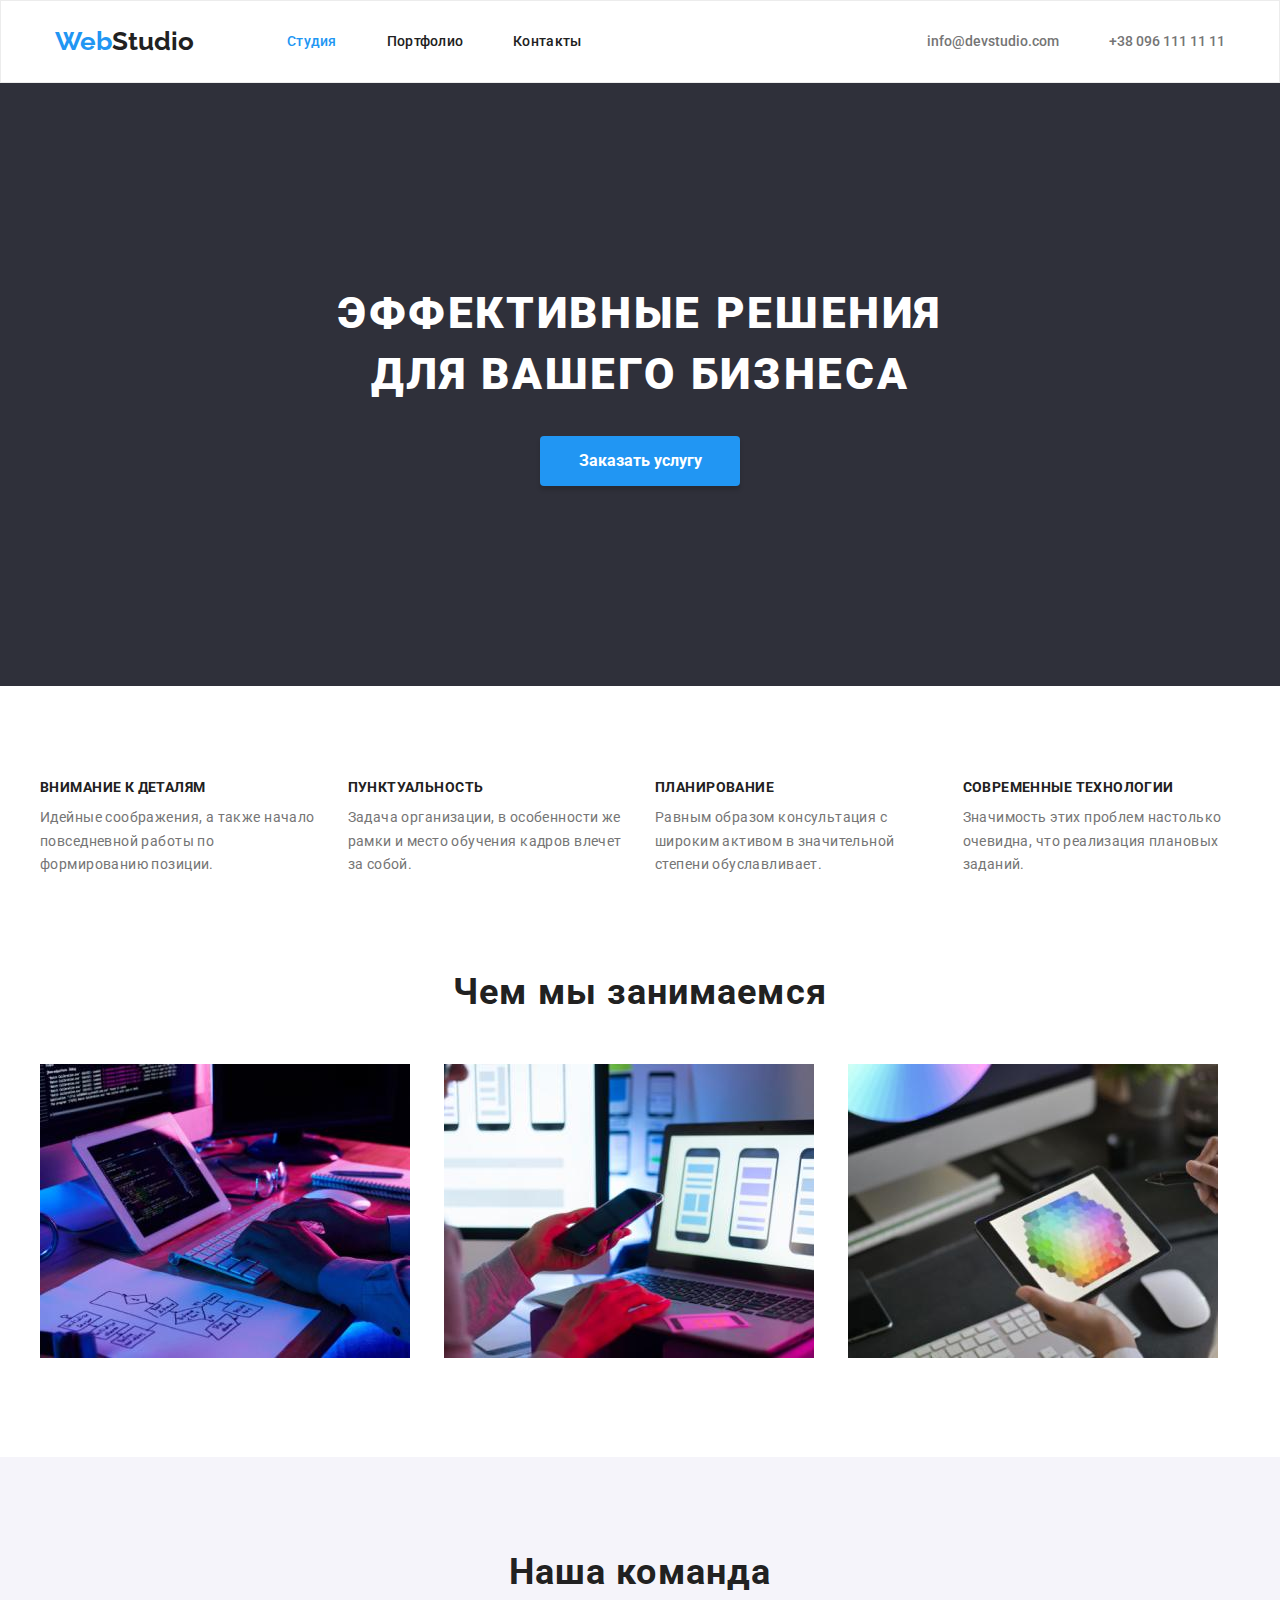
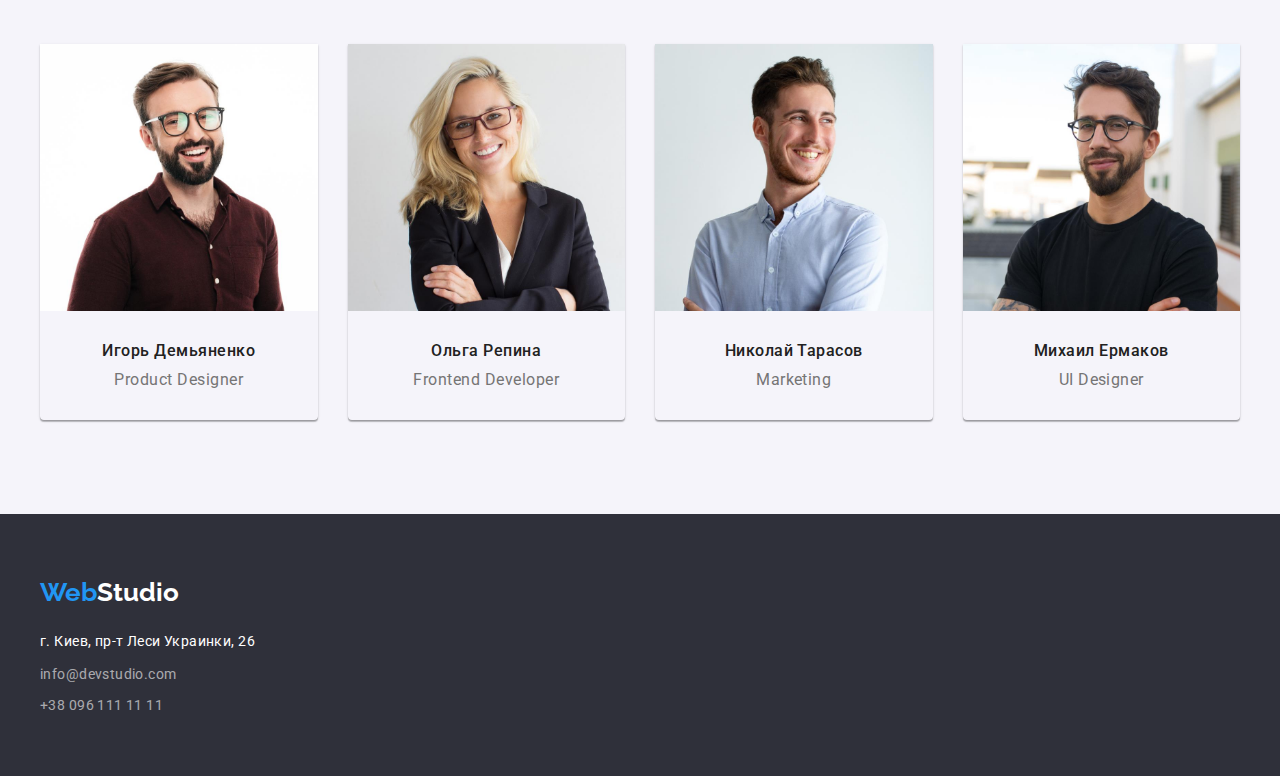
==== index.html @ 9c45dfc0 "cloned" ====
<!DOCTYPE html>
<html lang="ru">
  <head>
    <meta charset="UTF-8" />
    <meta http-equiv="X-UA-Compatible" content="IE=edge" />
    <meta name="viewport" content="width=device-width, initial-scale=1.0" />
    <title>Web Studio</title>

    <link rel="preconnect" href="https://fonts.googleapis.com" />
    <link rel="preconnect" href="https://fonts.gstatic.com" crossorigin />
    <link
      href="https://fonts.googleapis.com/css2?family=Raleway:wght@700&family=Roboto:wght@400;500;700;900&display=swap"
      rel="stylesheet"
    />
    <link rel="stylesheet" href="css/modern-normalize.css" />
    <link rel="stylesheet" href="css/style.css" />
  </head>

  <body>
    <header class="header">
      <div class="container header-container">
        <nav class="nav-bar">
          <a href="index.html" class="logo"><span>Web</span>Studio </a>
          <ul class="site-nav">
            <li class="item"><a href="#" class="current link">Студия</a></li>
            <li class="item">
              <a href="portfolio.html" class="link">Портфолио</a>
            </li>
            <li class="item"><a href="#" class="link">Контакты</a></li>
          </ul>
        </nav>

        <ul class="contacts">
          <li class="item">
            <a href="mailto:info@devstudio.com" class="link"
              >info@devstudio.com</a
            >
          </li>
          <li class="item">
            <a href="tel:+380961111111" class="link">+38 096 111 11 11</a>
          </li>
        </ul>
      </div>
    </header>

    <main>
      <section class="main-screen">
        <div class="container">
          <h1 class="main-title">
            Эффективные решения <br />
            для вашего бизнеса
          </h1>
          <button class="btn-order" type="button">Заказать услугу</button>
        </div>
      </section>

      <section class="section">
        <div class="container">
          <h2 class="visually-hidden">Преимущества</h2>

          <ul class="section-benefits">
            <li class="benefits-box">
              <h3 class="benefits-title">Внимание к деталям</h3>
              <p class="benefits-descr">
                Идейные соображения, а также начало повседневной работы по
                формированию позиции.
              </p>
            </li>

            <li class="benefits-box">
              <h3 class="benefits-title">Пунктуальность</h3>
              <p class="benefits-descr">
                Задача организации, в особенности же рамки и место обучения
                кадров влечет за собой.
              </p>
            </li>

            <li class="benefits-box">
              <h3 class="benefits-title">Планирование</h3>
              <p class="benefits-descr">
                Равным образом консультация с широким активом в значительной
                степени обуславливает.
              </p>
            </li>

            <li class="benefits-box">
              <h3 class="benefits-title">Современные технологии</h3>
              <p class="benefits-descr">
                Значимость этих проблем настолько очевидна, что реализация
                плановых заданий.
              </p>
            </li>
          </ul>
        </div>
      </section>

      <section class="section services">
        <div class="container">
          <h2 class="section-title">Чем мы занимаемся</h2>
          <ul class="services-images">
            <li class="services-item">
              <img
                src="images/about-1.jpg"
                alt="Человек с клавиатурой и планшетом"
                width="370"
              />
            </li>
            <li class="services-item">
              <img
                src="images/about-2.jpg"
                alt="Человек с телефоном и ноутбуком"
                width="370"
              />
            </li>
            <li class="services-item">
              <img
                src="images/about-3.jpg"
                alt="Человек с планшетом"
                width="370"
              />
            </li>
          </ul>
        </div>
      </section>

      <section class="our-team section">
        <div class="container">
          <h2 class="section-title">Наша команда</h2>
          <ul class="team-people">
            <li class="item">
              <div class="team-card">
                <div class="team-thumb">
                  <img
                    src="images/team-1.jpg"
                    alt="Product Designer"
                    width="270"
                  />
                </div>
                <div class="team-content">
                  <h3>Игорь Демьяненко</h3>
                  <span>Product Designer</span>
                </div>
              </div>
            </li>

            <li class="item">
              <div class="team-card">
                <div class="team-thumb">
                  <img
                    src="images/team-2.jpg"
                    alt="Frontend Developer"
                    width="270"
                  />
                </div>
                <div class="team-content">
                  <h3>Ольга Репина</h3>
                  <span>Frontend Developer</span>
                </div>
              </div>
            </li>

            <li class="item">
              <div class="team-card">
                <div class="team-thumb">
                  <img src="images/team-3.jpg" alt="Marketing" width="270" />
                </div>
                <div class="team-content">
                  <h3>Николай Тарасов</h3>
                  <span>Marketing</span>
                </div>
              </div>
            </li>

            <li class="item">
              <div class="team-card">
                <div class="team-thumb">
                  <img src="images/team-4.jpg" alt="UI Designer" width="270" />
                </div>
                <div class="team-content">
                  <h3>Михаил Ермаков</h3>
                  <span>UI Designer</span>
                </div>
              </div>
            </li>
          </ul>
        </div>
      </section>
    </main>
    <footer class="footer">
      <div class="container">
        <a href="#" class="logo logo-footer"><span>Web</span>Studio</a>
        <address class="footer-adress">
          <a href="#" class="item">г. Киев, пр-т Леси Украинки, 26</a>

          <ul class="footer-contacts">
            <li class="item">
              <a href="mailto:info@devstudio.com">info@devstudio.com</a>
            </li>
            <li class="item">
              <a href="tel:+380961111111">+38 096 111 11 11</a>
            </li>
          </ul>
        </address>
      </div>
    </footer>
  </body>
</html>
---- css/style.css ----
:root {
  --text-color: #212121;
  --descr-color: #757575;
  --footer-color: #fff;
  --accent-color: #2196f3;
  --darkest-color: #2f303a;
  --background: #e5e5e5;
}
h1,
h2,
h3,
h4,
h5,
h6,
p {
  margin: 0;
}
body {
  font-family: "Roboto", sans-serif;
  color: var(--text-color);
  background-color: #fff;
}
a {
  text-decoration: none;
  color: var(--text-color);
}
ul {
  list-style: none;
  padding: 0;
  margin: 0;
}
img {
  display: block;
  width: 100%;
  height: auto;
}
.visually-hidden {
  position: absolute;
  width: 1px;
  height: 1px;
  margin: -1px;
  padding: 0;
  overflow: hidden;
  border: 0;
  clip: rect(0 0 0 0);
}
.container {
  width: 1200px;
  margin: 0 auto;
}
.section {
  padding-top: 94px;
  padding-bottom: 94px;
}
.current {
  color: var(--accent-color);
}
/*Main page*/
.header {
  background-color: #fff;
  border: 1px solid #ececec;
}
.site-nav {
  display: flex;
  margin-left: 93px;
}
.site-nav .link {
  padding-top: 32px;
  padding-bottom: 32px;
  display: block;
}

.site-nav .item + .item {
  margin-left: 50px;
}
.logo {
  font-family: "Raleway", sans-serif;
  font-weight: 700;
  font-size: 26px;
  line-height: 1.4;
}
.logo > span {
  color: var(--accent-color);
}
.header-container {
  padding: 0 15px;
  display: flex;
  align-items: center;
}
.nav-bar {
  display: flex;
  align-items: center;
}
.nav-bar .link {
  font-weight: 500;
  font-size: 14px;
  line-height: 1.1;
  letter-spacing: 0.02em;
}
.nav-bar .link:hover,
.nav-bar .link:focus {
  color: var(--accent-color);
}
.contacts {
  display: flex;
  margin-left: auto;
}
.contacts .link {
  padding-top: 32px;
  padding-bottom: 32px;
  display: block;
}
.contacts .item + .item {
  margin-left: 50px;
}
.contacts a {
  font-weight: 500;
  font-size: 14px;
  line-height: 1.2;
  color: var(--descr-color);
}
.contacts a:hover,
.contacts a:focus {
  color: var(--accent-color);
}
/*main scren*/
.main-screen {
  background-color: var(--darkest-color);
  padding: 200px 0;
}
.main-title {
  font-weight: 900;
  font-size: 44px;
  line-height: 1.4;
  text-align: center;
  letter-spacing: 0.06em;
  text-transform: uppercase;
  color: var(--footer-color);
  margin: 0;
  display: block;
}
.btn-order {
  background-color: var(--accent-color);
  color: var(--footer-color);
  font-family: "Roboto", sans-serif;
  font-weight: 700;
  font-size: 16px;
  line-height: 1.9;
  text-align: center;
  cursor: pointer;
  width: 200px;
  display: block;
  margin: 30px auto 0 auto;
  padding: 10px 0;
  box-shadow: 0px 4px 4px rgba(0, 0, 0, 0.15);
  border-radius: 4px;
  border: none;
}
/*Benefits*/
.section-benefits {
  display: flex;
  flex-wrap: wrap;
  margin-left: -30px;
  margin-top: -30px;
}
.section-benefits > .benefits-box {
  flex-basis: calc(100% / 4 - 30px);
  margin-left: 30px;
  margin-top: 30px;
}
.benefits-title {
  font-weight: 700;
  font-size: 14px;
  line-height: 1.1;
  letter-spacing: 0.03em;
  text-transform: uppercase;
  color: var(--text-color);
  margin-bottom: 10px;
}
.benefits-descr {
  font-size: 14px;
  line-height: 1.7;
  letter-spacing: 0.03em;
  color: var(--descr-color);
}
/*services*/
.services {
  padding-top: 0;
}
.section-title {
  font-weight: 700;
  font-size: 36px;
  line-height: 1.2;
  text-align: center;
  letter-spacing: 0.03em;
  color: var(--text-color);
  margin-bottom: 50px;
}
.services-item {
  margin-right: 30px;
}
.services-item:last-child {
  margin-right: 0;
}
.services-images .services-item {
  display: inline-block;
}
/*team*/
.our-team {
  background-color: #f5f4fa;
}
.team-people {
  display: flex;
  flex-wrap: wrap;
  margin-left: -30px;
  margin-top: -30px;
}

.team-people > .item {
  flex-basis: calc(100% / 4 - 30px);
  margin-left: 30px;
  margin-top: 30px;
  box-shadow: 0px 1px 3px rgba(0, 0, 0, 0.12), 0px 1px 1px rgba(0, 0, 0, 0.14),
    0px 2px 1px rgba(0, 0, 0, 0.2);
  border-radius: 0px 0px 4px 4px;
  text-align: center;
}
.team-content {
  padding: 30px 0;
}
.team-people h3 {
  font-weight: 500;
  font-size: 16px;
  line-height: 1.2;
  letter-spacing: 0.03em;
  color: var(--text-color);
  display: block;
  margin-bottom: 10px;
}
.team-people span {
  font-size: 16px;
  line-height: 1.2;
  letter-spacing: 0.03em;
  color: var(--descr-color);
}
/*footer*/
.footer {
  background-color: var(--darkest-color);
}
.logo-footer {
  color: var(--footer-color);
  margin-bottom: 20px;
  display: block;
}

.footer .footer-contacts a:hover {
  color: var(--accent-color);
}
.footer-adress .item {
  display: block;
  margin-bottom: 10px;
}
.footer-adress .item:last-child {
  margin-bottom: 0;
}
.footer-adress a {
  font-size: 14px;
  line-height: 1.7;
  letter-spacing: 0.03em;
  color: var(--footer-color);
  font-style: normal;
}
.footer-contacts a {
  font-weight: normal;
  color: rgba(255, 255, 255, 0.6);
  line-height: 1.5;
}
.footer {
  padding: 60px 0;
}
.footer .footer-contacts {
  display: block;
}

/*PORTFOLIO*/
.portfolio-filter {
  display: flex;
  justify-content: center;
  margin-bottom: 50px;
}
.portfolio-filter li + li {
  margin-left: 8px;
}
.portfolio-filter button {
  font-weight: 500;
  font-size: 16px;
  line-height: 1.6;
  text-align: center;
  letter-spacing: 0.03em;
  font-family: "Roboto", sans-serif;
  background-color: #f5f4fa;
  border: none;
  padding: 6px 22px;
  border-radius: 4px;
}
.portfolio-filter button:hover,
.portfolio-filter button:focus {
  background-color: var(--accent-color);
  color: var(--footer-color);
  cursor: pointer;
  color: #fff;
  box-shadow: 0px 3px 1px rgba(0, 0, 0, 0.1), 0px 1px 2px rgba(0, 0, 0, 0.08),
    0px 2px 2px rgba(0, 0, 0, 0.12);
}
/*works*/
.portfolio-works {
  display: flex;
  flex-wrap: wrap;
  margin-left: -30px;
  margin-top: -30px;
}
.portfolio-works > .item {
  flex-basis: calc(100% / 3 - 30px);
  margin-left: 30px;
  margin-top: 30px;

  border: 1px solid #eee;
}
.portfolio-works h2 {
  font-weight: 700;
  font-size: 18px;
  line-height: 2;
  letter-spacing: 0.06em;
  color: var(--text-color);
  margin-bottom: 4px;
}
.portfolio-works p {
  font-size: 16px;
  line-height: 1.9;
  letter-spacing: 0.03em;
  color: var(--descr-color);
}
.card-content {
  padding: 20px 24px;
}
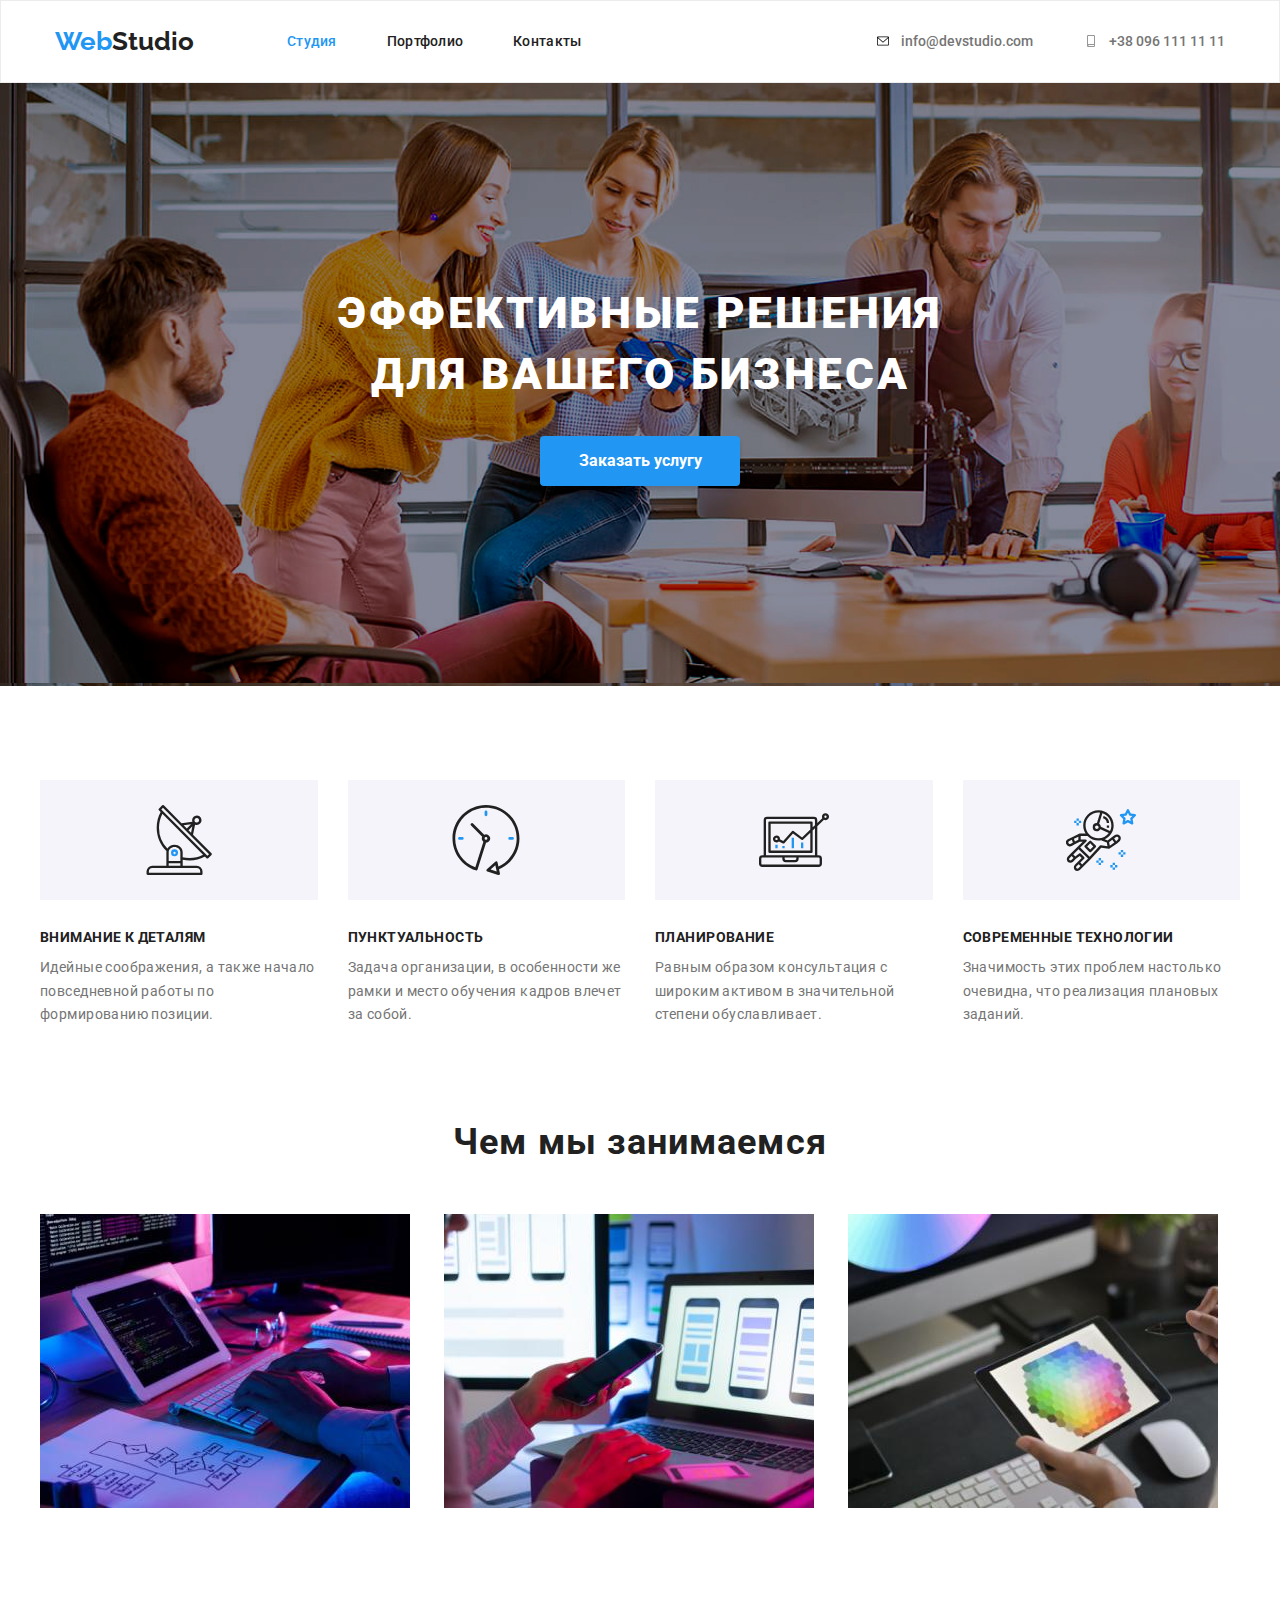
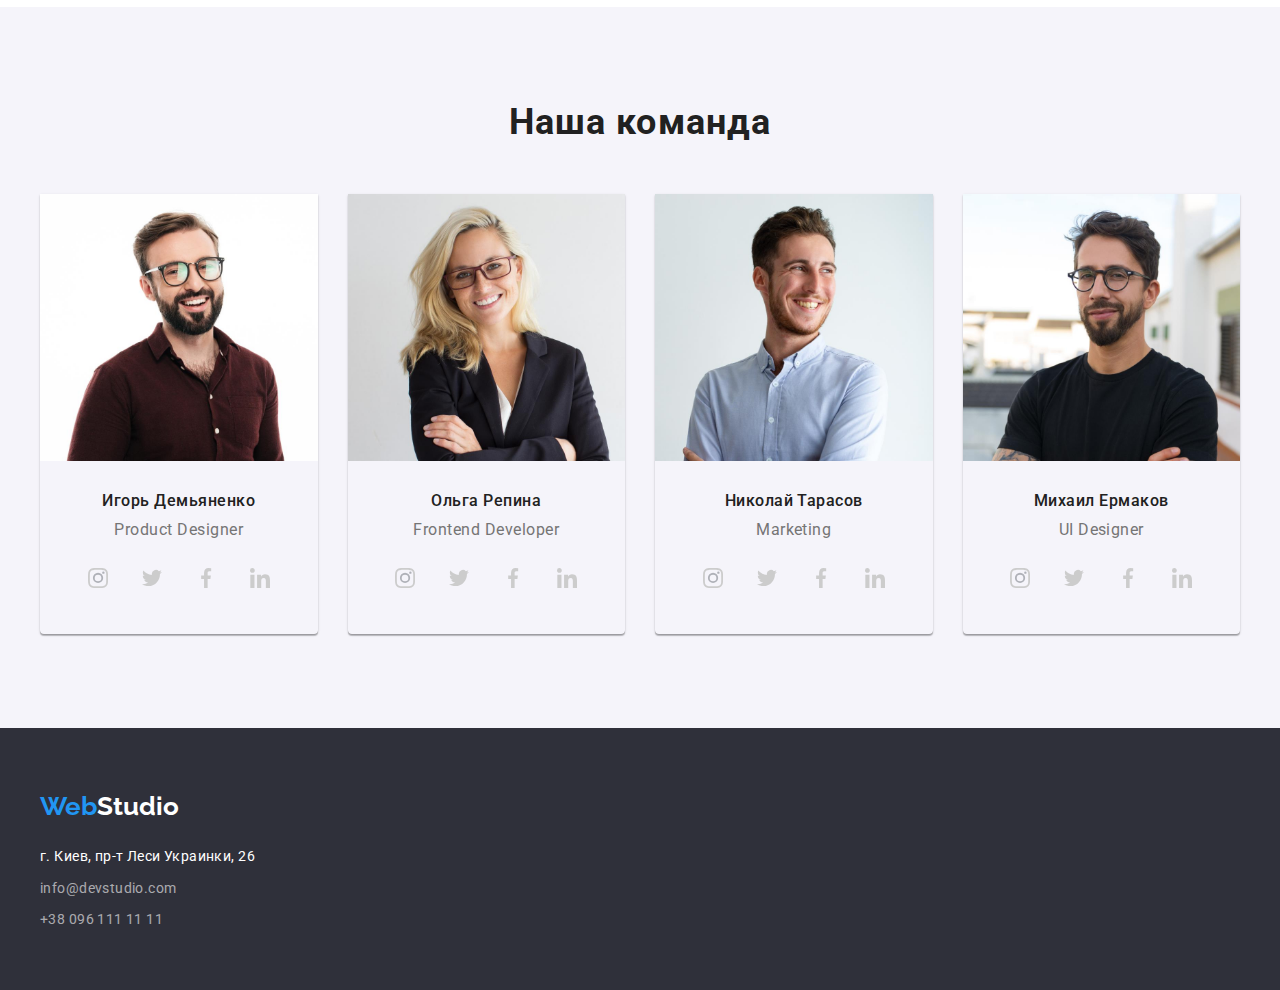
==== commit 5d833641: "предпоследний блок" ====
--- a/index.html
+++ b/index.html
@@ -32,13 +32,21 @@
 
         <ul class="contacts">
           <li class="item">
-            <a href="mailto:info@devstudio.com" class="link"
-              >info@devstudio.com</a
-            >
+            <a href="mailto:info@devstudio.com" class="link">
+              <svg class="contacts-icon" width="16" height="12">
+                <use href="./images/sprite.svg#icon-mail"></use>
+              </svg>
+              info@devstudio.com</a>
           </li>
+
           <li class="item">
-            <a href="tel:+380961111111" class="link">+38 096 111 11 11</a>
+            <a href="tel:+380961111111" class="link">
+              <svg class="contacts-icon" width="16" height="12">
+                <use href="./images/sprite.svg#icon-smartphone"></use>
+              </svg>
+              +38 096 111 11 11</a>
           </li>
+
         </ul>
       </div>
     </header>
@@ -60,6 +68,11 @@
 
           <ul class="section-benefits">
             <li class="benefits-box">
+              <div class="benefits-svg">
+                <svg width="70" height="70">
+                  <use href="images/sprite.svg#icon-sputnik"></use>
+                </svg>
+              </div>
               <h3 class="benefits-title">Внимание к деталям</h3>
               <p class="benefits-descr">
                 Идейные соображения, а также начало повседневной работы по
@@ -68,6 +81,11 @@
             </li>
 
             <li class="benefits-box">
+              <div class="benefits-svg">
+                <svg width="70" height="70">
+                  <use href="images/sprite.svg#icon-clock"></use>
+                </svg>
+              </div>
               <h3 class="benefits-title">Пунктуальность</h3>
               <p class="benefits-descr">
                 Задача организации, в особенности же рамки и место обучения
@@ -76,6 +94,11 @@
             </li>
 
             <li class="benefits-box">
+              <div class="benefits-svg">
+                <svg width="70" height="70">
+                  <use href="images/sprite.svg#icon-diagram"></use>
+                </svg>
+              </div>
               <h3 class="benefits-title">Планирование</h3>
               <p class="benefits-descr">
                 Равным образом консультация с широким активом в значительной
@@ -84,6 +107,11 @@
             </li>
 
             <li class="benefits-box">
+              <div class="benefits-svg">
+                <svg width="70" height="70">
+                  <use href="images/sprite.svg#icon-astronaut"></use>
+                </svg>
+              </div>
               <h3 class="benefits-title">Современные технологии</h3>
               <p class="benefits-descr">
                 Значимость этих проблем настолько очевидна, что реализация
@@ -140,6 +168,28 @@
                   <h3>Игорь Демьяненко</h3>
                   <span>Product Designer</span>
                 </div>
+                <div class="team-social-box">
+                  <a href="" class="team-social-link">
+                    <svg class="team-social-icon" width="20" height="20">
+                      <use href="images/sprite.svg#icon-instagram"></use>
+                    </svg>
+                  </a>
+                  <a href="" class="team-social-link">
+                    <svg class="team-social-icon" width="20" height="20">
+                      <use href="images/sprite.svg#icon-twitter"></use>
+                    </svg>
+                  </a>
+                  <a href="" class="team-social-link">
+                    <svg class="team-social-icon" width="20" height="20">
+                      <use href="images/sprite.svg#icon-facebook"></use>
+                    </svg>
+                  </a>
+                  <a href="" class="team-social-link">
+                    <svg class="team-social-icon" width="20" height="20">
+                      <use href="images/sprite.svg#icon-linkedin"></use>
+                    </svg>
+                  </a>
+                </div>
               </div>
             </li>
 
@@ -156,6 +206,28 @@
                   <h3>Ольга Репина</h3>
                   <span>Frontend Developer</span>
                 </div>
+                <div class="team-social-box">
+                  <a href="" class="team-social-link">
+                    <svg class="team-social-icon" width="20" height="20">
+                      <use href="images/sprite.svg#icon-instagram"></use>
+                    </svg>
+                  </a>
+                  <a href="" class="team-social-link">
+                    <svg class="team-social-icon" width="20" height="20">
+                      <use href="images/sprite.svg#icon-twitter"></use>
+                    </svg>
+                  </a>
+                  <a href="" class="team-social-link">
+                    <svg class="team-social-icon" width="20" height="20">
+                      <use href="images/sprite.svg#icon-facebook"></use>
+                    </svg>
+                  </a>
+                  <a href="" class="team-social-link">
+                    <svg class="team-social-icon" width="20" height="20">
+                      <use href="images/sprite.svg#icon-linkedin"></use>
+                    </svg>
+                  </a>
+                </div>
               </div>
             </li>
 
@@ -168,6 +240,28 @@
                   <h3>Николай Тарасов</h3>
                   <span>Marketing</span>
                 </div>
+                <div class="team-social-box">
+                  <a href="" class="team-social-link">
+                    <svg class="team-social-icon" width="20" height="20">
+                      <use href="images/sprite.svg#icon-instagram"></use>
+                    </svg>
+                  </a>
+                  <a href="" class="team-social-link">
+                    <svg class="team-social-icon" width="20" height="20">
+                      <use href="images/sprite.svg#icon-twitter"></use>
+                    </svg>
+                  </a>
+                  <a href="" class="team-social-link">
+                    <svg class="team-social-icon" width="20" height="20">
+                      <use href="images/sprite.svg#icon-facebook"></use>
+                    </svg>
+                  </a>
+                  <a href="" class="team-social-link">
+                    <svg class="team-social-icon" width="20" height="20">
+                      <use href="images/sprite.svg#icon-linkedin"></use>
+                    </svg>
+                  </a>
+                </div>
               </div>
             </li>
 
@@ -179,6 +273,28 @@
                 <div class="team-content">
                   <h3>Михаил Ермаков</h3>
                   <span>UI Designer</span>
+                </div>
+                <div class="team-social-box">
+                  <a href="" class="team-social-link">
+                    <svg class="team-social-icon" width="20" height="20">
+                      <use href="images/sprite.svg#icon-instagram"></use>
+                    </svg>
+                  </a>
+                  <a href="" class="team-social-link">
+                    <svg class="team-social-icon" width="20" height="20">
+                      <use href="images/sprite.svg#icon-twitter"></use>
+                    </svg>
+                  </a>
+                  <a href="" class="team-social-link">
+                    <svg class="team-social-icon" width="20" height="20">
+                      <use href="images/sprite.svg#icon-facebook"></use>
+                    </svg>
+                  </a>
+                  <a href="" class="team-social-link">
+                    <svg class="team-social-icon" width="20" height="20">
+                      <use href="images/sprite.svg#icon-linkedin"></use>
+                    </svg>
+                  </a>
                 </div>
               </div>
             </li>
--- a/css/style.css
+++ b/css/style.css
@@ -108,11 +108,16 @@
 .contacts .link {
   padding-top: 32px;
   padding-bottom: 32px;
-  display: block;
+  display: flex;
+  align-items: center;
 }
 .contacts .item + .item {
   margin-left: 50px;
 }
+.contacts-icon {
+  margin-right: 10px;
+}
+
 .contacts a {
   font-weight: 500;
   font-size: 14px;
@@ -122,10 +127,12 @@
 .contacts a:hover,
 .contacts a:focus {
   color: var(--accent-color);
+  fill: var(--accent-color);
 }
 /*main scren*/
 .main-screen {
   background-color: var(--darkest-color);
+  background-image: url(../images/main-bg.jpg);
   padding: 200px 0;
 }
 .main-title {
@@ -162,6 +169,14 @@
   flex-wrap: wrap;
   margin-left: -30px;
   margin-top: -30px;
+}
+.benefits-svg {
+  display: flex;
+  justify-content: center;
+  align-items: center;
+  background-color: #F5F4FA;
+  padding: 25px 100px;
+  margin-bottom: 30px;
 }
 .section-benefits > .benefits-box {
   flex-basis: calc(100% / 4 - 30px);
@@ -226,7 +241,7 @@
   text-align: center;
 }
 .team-content {
-  padding: 30px 0;
+  padding: 30px 0 16px 0;
 }
 .team-people h3 {
   font-weight: 500;
@@ -242,6 +257,28 @@
   line-height: 1.2;
   letter-spacing: 0.03em;
   color: var(--descr-color);
+}
+.team-social-box {
+  display: flex;
+  justify-content: center;
+  margin-bottom: 30px;
+}
+.team-social-link {
+  padding: 12px;
+  margin-right: 10px;
+  display: block;
+  color: #fff;
+}
+.team-social-link:last-child {
+  margin-right: 0;
+}
+.team-social-icon {
+  fill: #ccc;
+}
+.team-social-link:hover {
+  background-color: var(--accent-color);
+  border-radius: 50%;
+  fill: #fff;
 }
 /*footer*/
 .footer {
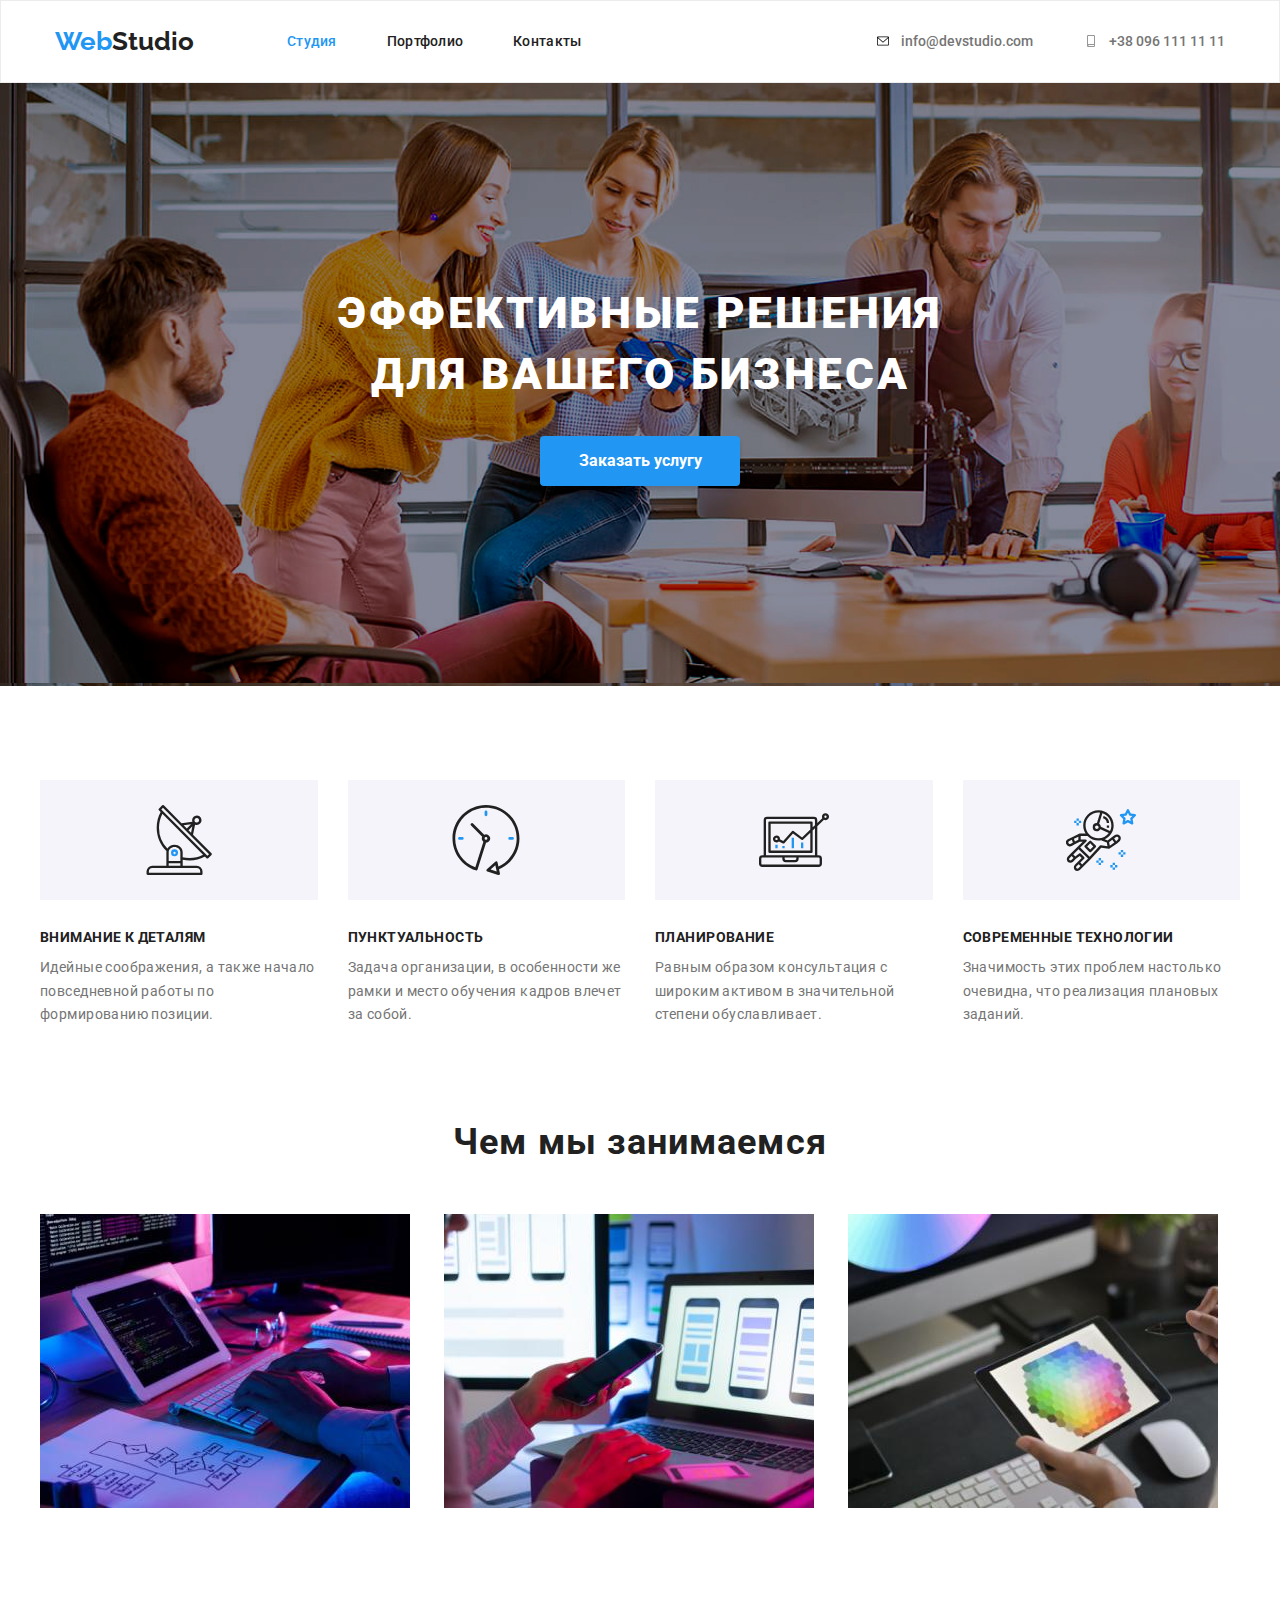
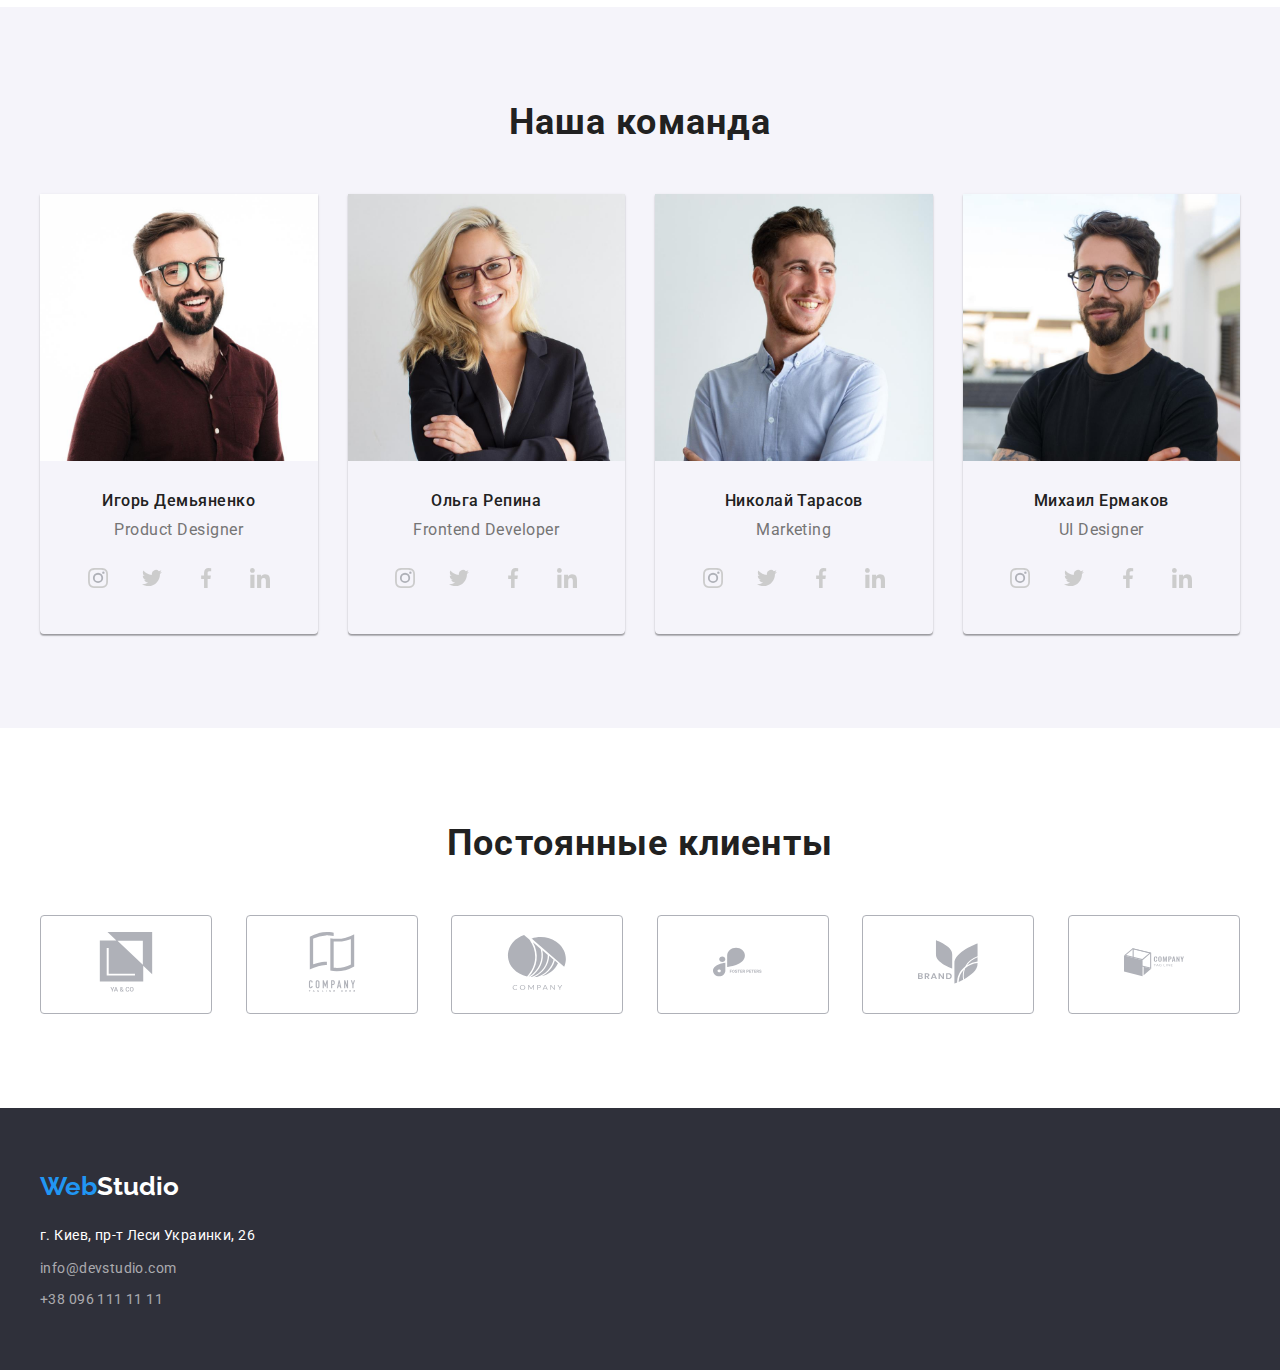
==== commit 67deac56: "кроме футера" ====
--- a/index.html
+++ b/index.html
@@ -301,6 +301,62 @@
           </ul>
         </div>
       </section>
+
+      <section class="section clients">
+        <div class="container">
+          <h2 class="section-title">Постоянные клиенты</h2>
+          <ul class="clients-box">
+            <li>
+              <a href="#" class="clients-link">
+                <svg width="106" height="60" class="clients-icon">
+                  <use href="images/sprite.svg#icon-client-1"></use>
+                </svg>
+              </a>
+            </li>
+
+            <li>
+              <a href="#" class="clients-link">
+                <svg width="106" height="60" class="clients-icon">
+                  <use href="images/sprite.svg#icon-client-2"></use>
+                </svg>
+              </a>
+            </li>
+
+            <li>
+              <a href="#" class="clients-link">
+                <svg width="106" height="60" class="clients-icon">
+                  <use href="images/sprite.svg#icon-client-3"></use>
+                </svg>
+              </a>
+            </li>
+
+            <li>
+              <a href="#" class="clients-link">
+                <svg width="106" height="60" class="clients-icon">
+                  <use href="images/sprite.svg#icon-client-4"></use>
+                </svg>
+              </a>
+            </li>
+
+            <li>
+              <a href="#" class="clients-link">
+                <svg width="106" height="60" class="clients-icon">
+                  <use href="images/sprite.svg#icon-client-5"></use>
+                </svg>
+              </a>
+            </li>
+
+            <li>
+              <a href="#" class="clients-link">
+                <svg width="106" height="60" class="clients-icon">
+                  <use href="images/sprite.svg#icon-client-6"></use>
+                </svg>
+              </a>
+            </li>
+          </ul>
+        </div>
+      </section>
+
     </main>
     <footer class="footer">
       <div class="container">
--- a/css/style.css
+++ b/css/style.css
@@ -5,6 +5,7 @@
   --accent-color: #2196f3;
   --darkest-color: #2f303a;
   --background: #e5e5e5;
+  --border: #AFB1B8;
 }
 h1,
 h2,
@@ -280,6 +281,30 @@
   border-radius: 50%;
   fill: #fff;
 }
+.team-social-link:hover .team-social-icon{
+  fill: #fff;
+}
+/*clients*/
+.clients-box {
+  display: flex;
+  justify-content: space-between;
+  align-items: center;
+}
+.clients-link {
+  border: 1px solid var(--border);
+  border-radius: 4px;
+  padding: 16px 32px;
+  display: block;
+}
+.clients-icon {
+  fill: #afb1b8;
+}
+.clients-link:hover {
+  border: 1px solid var(--accent-color)
+}
+.clients-link:hover .clients-icon {
+  fill: var(--accent-color);
+}
 /*footer*/
 .footer {
   background-color: var(--darkest-color);
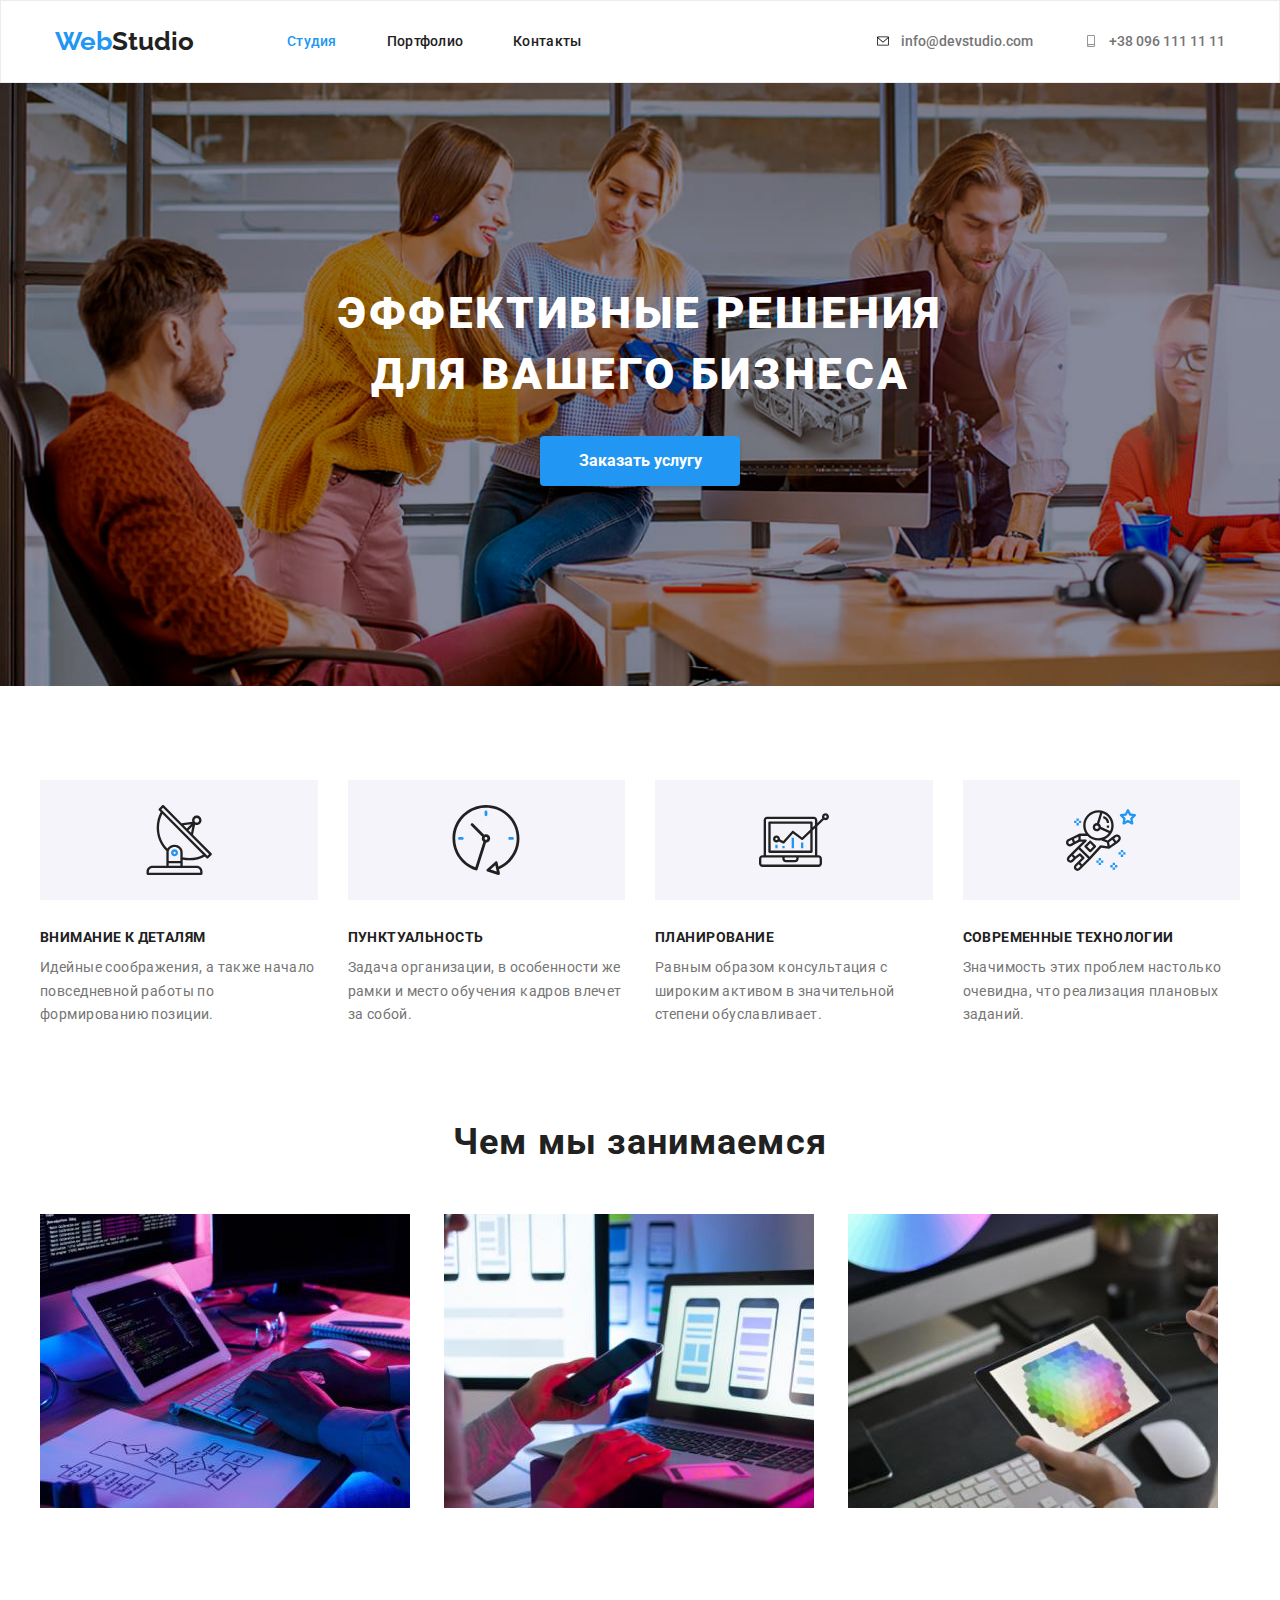
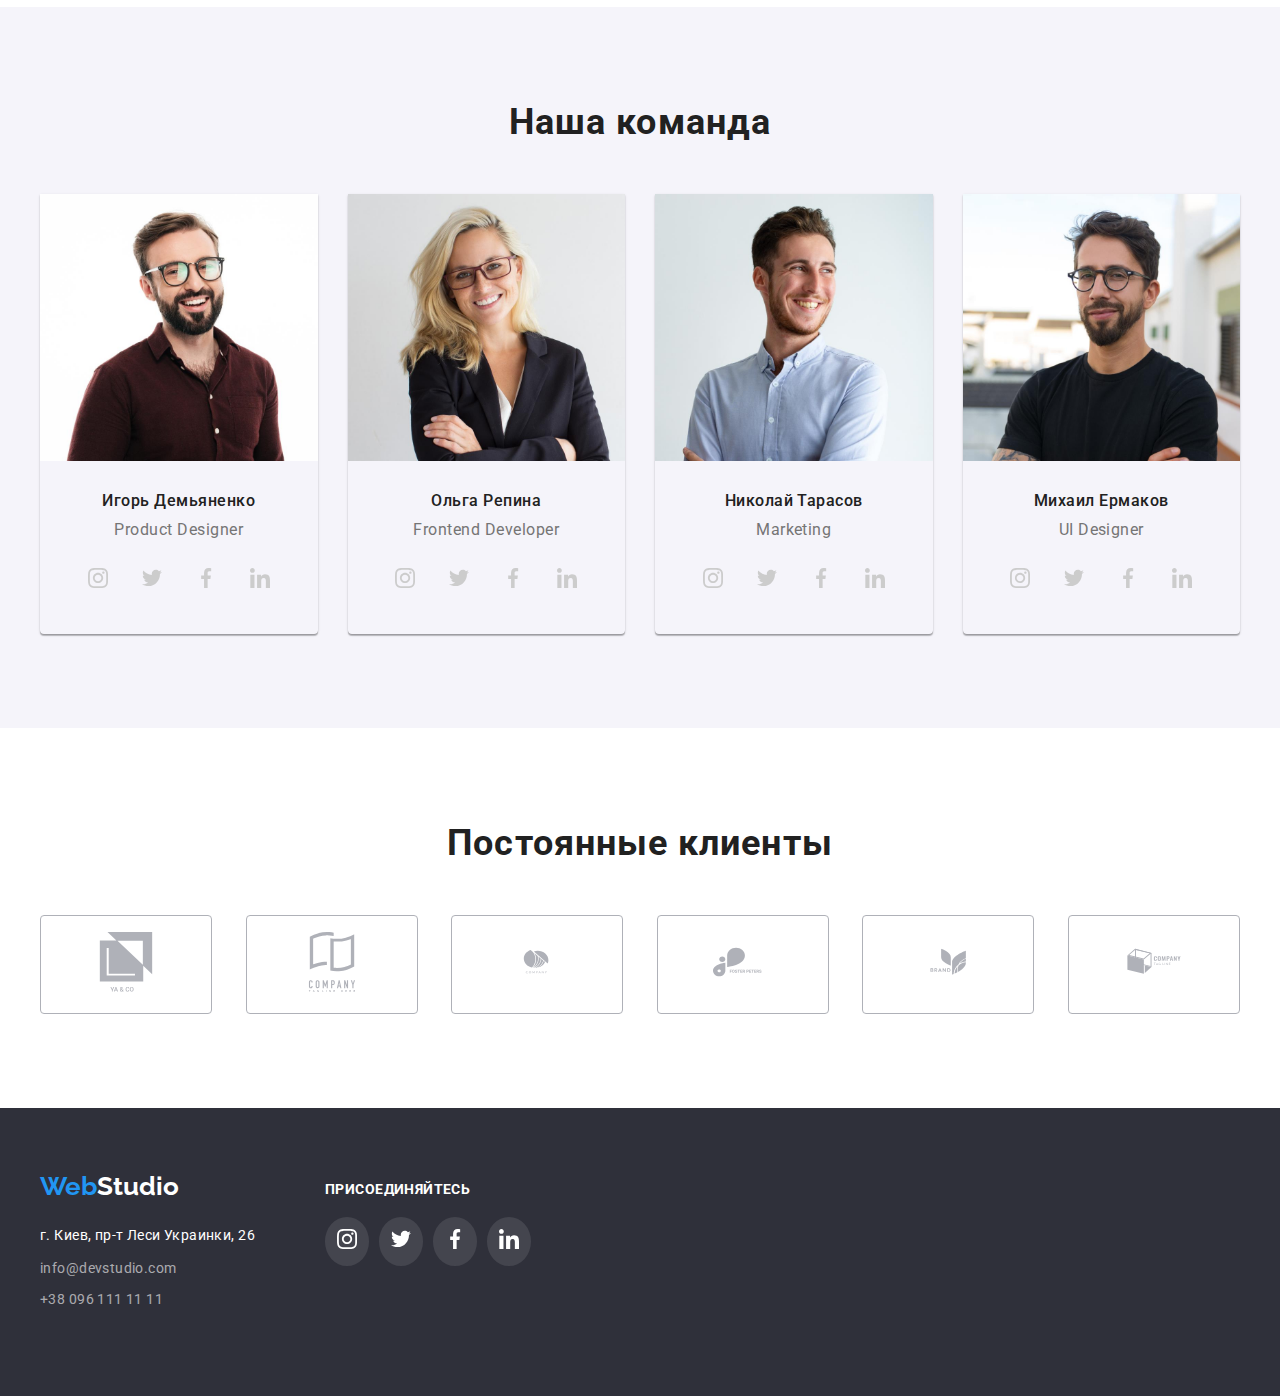
==== commit 571746f7: "делаю портфолио" ====
--- a/index.html
+++ b/index.html
@@ -359,7 +359,8 @@
 
     </main>
     <footer class="footer">
-      <div class="container">
+      <div class="container footer-container">
+        <div class="footer-contact-box">
         <a href="#" class="logo logo-footer"><span>Web</span>Studio</a>
         <address class="footer-adress">
           <a href="#" class="item">г. Киев, пр-т Леси Украинки, 26</a>
@@ -373,6 +374,33 @@
             </li>
           </ul>
         </address>
+      </div>
+      <div class="footer-social-box">
+        <span class="footer-title">присоединяйтесь</span>
+
+        <div class="team-social-box">
+          <a href="" class="team-social-link footer-link">
+            <svg class="team-social-icon" width="20" height="20">
+              <use href="images/sprite.svg#icon-instagram"></use>
+            </svg>
+          </a>
+          <a href="" class="team-social-link footer-link">
+            <svg class="team-social-icon" width="20" height="20">
+              <use href="images/sprite.svg#icon-twitter"></use>
+            </svg>
+          </a>
+          <a href="" class="team-social-link footer-link">
+            <svg class="team-social-icon" width="20" height="20">
+              <use href="images/sprite.svg#icon-facebook"></use>
+            </svg>
+          </a>
+          <a href="" class="team-social-link footer-link">
+            <svg class="team-social-icon" width="20" height="20">
+              <use href="images/sprite.svg#icon-linkedin"></use>
+            </svg>
+          </a>
+        </div>
+      </div>
       </div>
     </footer>
   </body>
--- a/css/style.css
+++ b/css/style.css
@@ -133,7 +133,9 @@
 /*main scren*/
 .main-screen {
   background-color: var(--darkest-color);
-  background-image: url(../images/main-bg.jpg);
+  background-image: url(../images/main-bg.jpg) ;
+  background-repeat: no-repeat;
+  background-size: cover;
   padding: 200px 0;
 }
 .main-title {
@@ -343,7 +345,32 @@
 .footer .footer-contacts {
   display: block;
 }
-
+.footer-container {
+  display: flex;
+}
+.footer-social-box {
+  margin-top: 12px;
+  margin-bottom: 40px;
+  margin-left: 70px;
+}
+.footer-title {
+  font-weight: 700;
+  font-size: 14px;
+  line-height: 1.2;
+  letter-spacing: 0.03em;
+  text-transform: uppercase;
+  color: #fff;
+
+  display: inline-block;
+  margin-bottom: 20px;
+}
+.footer-link {
+  background-color: rgba(255,255,255, 0.1);
+  border-radius: 50%;
+}
+.footer-link svg {
+  fill: #fff;
+}
 /*PORTFOLIO*/
 .portfolio-filter {
   display: flex;
@@ -405,3 +432,9 @@
 .card-content {
   padding: 20px 24px;
 }
+
+.card:hover {
+  box-shadow: 0px 1px 1px rgba(0, 0, 0, 0.12), 0px 4px 4px rgba(0, 0, 0, 0.06), 1px 4px 6px rgba(0, 0, 0, 0.16);
+  text-shadow: 0px 4px 4px rgba(0, 0, 0, 0.25);
+  
+}
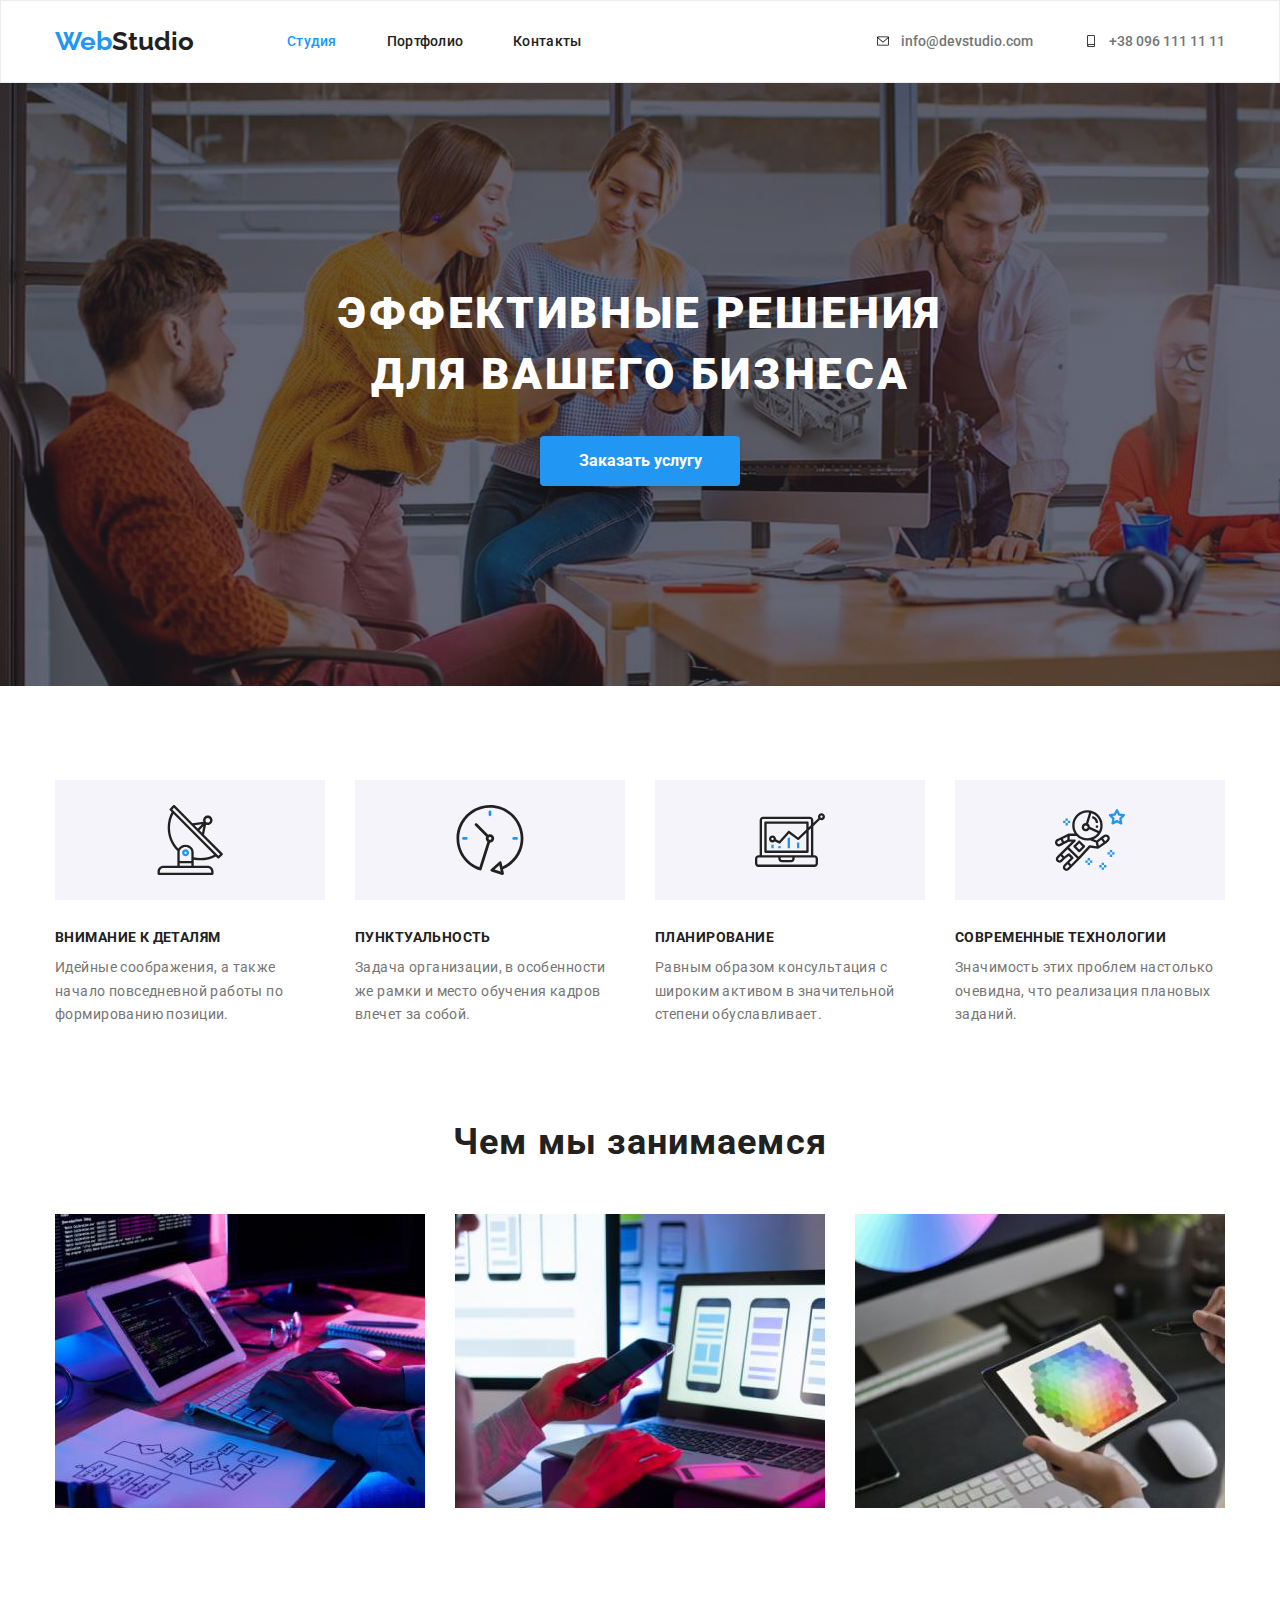
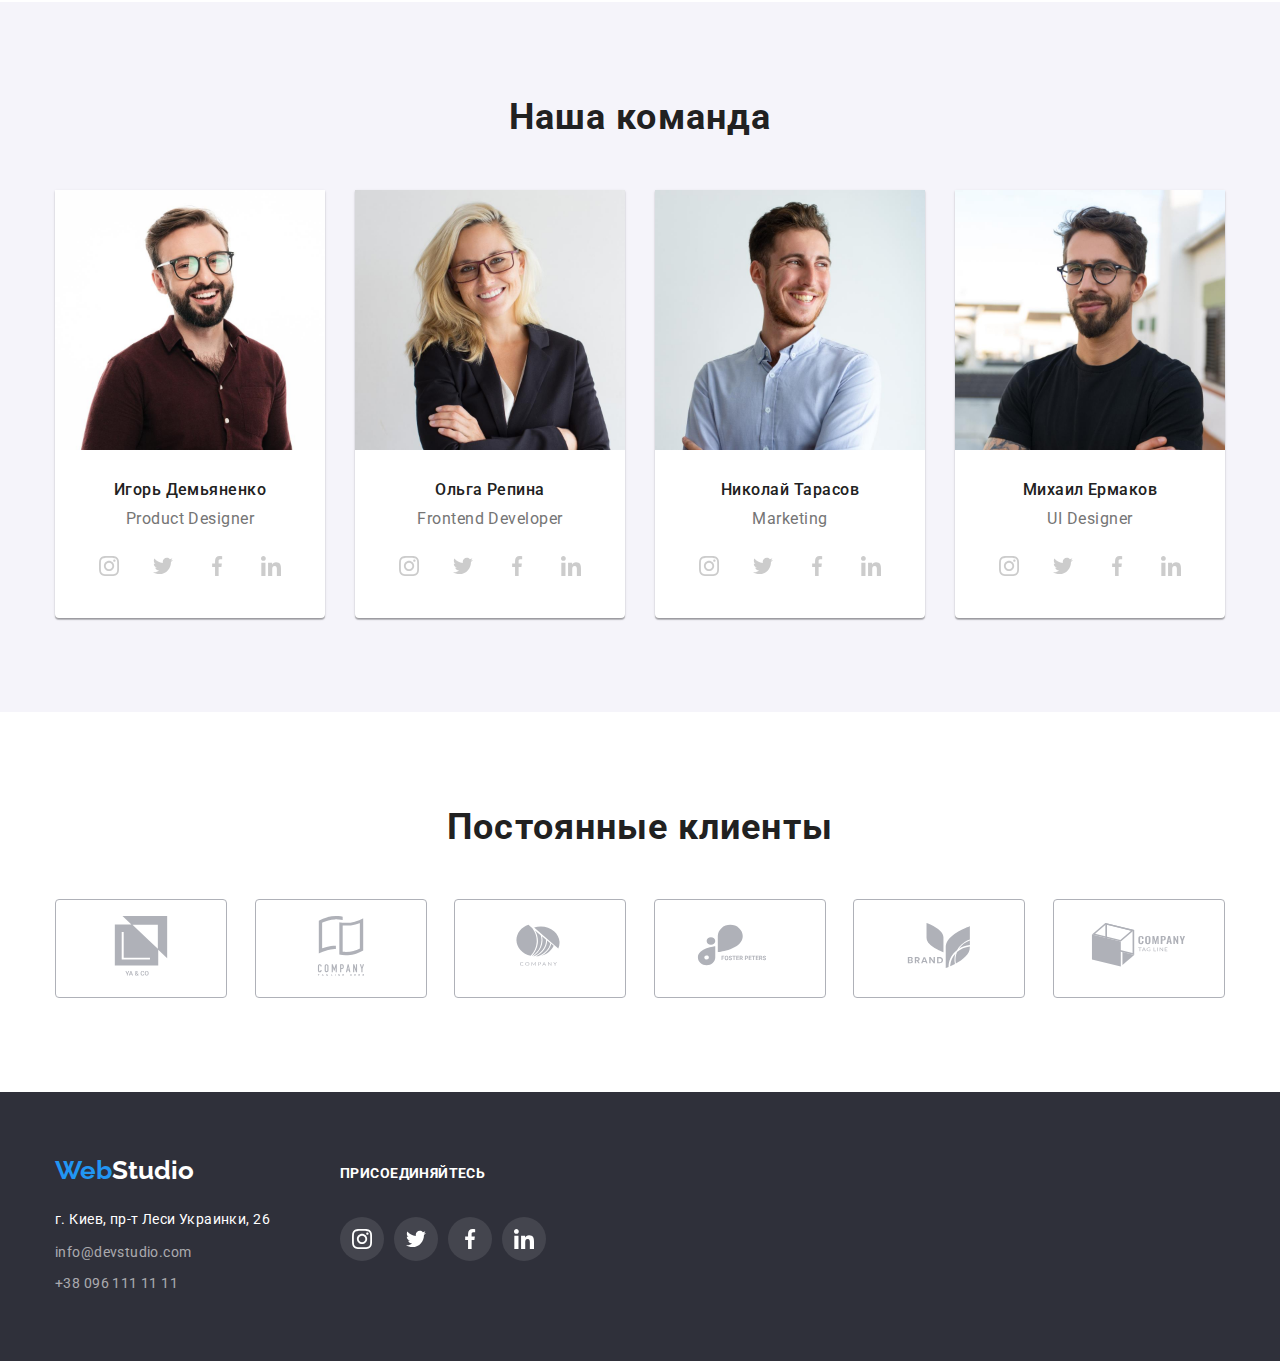
==== commit 77c650b7: "после правок" ====
--- a/index.html
+++ b/index.html
@@ -156,7 +156,6 @@
           <h2 class="section-title">Наша команда</h2>
           <ul class="team-people">
             <li class="item">
-              <div class="team-card">
                 <div class="team-thumb">
                   <img
                     src="images/team-1.jpg"
@@ -167,34 +166,35 @@
                 <div class="team-content">
                   <h3>Игорь Демьяненко</h3>
                   <span>Product Designer</span>
-                </div>
-                <div class="team-social-box">
-                  <a href="" class="team-social-link">
-                    <svg class="team-social-icon" width="20" height="20">
-                      <use href="images/sprite.svg#icon-instagram"></use>
-                    </svg>
-                  </a>
-                  <a href="" class="team-social-link">
-                    <svg class="team-social-icon" width="20" height="20">
-                      <use href="images/sprite.svg#icon-twitter"></use>
-                    </svg>
-                  </a>
-                  <a href="" class="team-social-link">
-                    <svg class="team-social-icon" width="20" height="20">
-                      <use href="images/sprite.svg#icon-facebook"></use>
-                    </svg>
-                  </a>
-                  <a href="" class="team-social-link">
-                    <svg class="team-social-icon" width="20" height="20">
-                      <use href="images/sprite.svg#icon-linkedin"></use>
-                    </svg>
-                  </a>
-                </div>
-              </div>
-            </li>
-
-            <li class="item">
-              <div class="team-card">
+
+                  <div class="team-social-box">
+                    <a href="" class="team-social-link">
+                      <svg class="team-social-icon" width="20" height="20">
+                        <use href="images/sprite.svg#icon-instagram"></use>
+                      </svg>
+                    </a>
+                    <a href="" class="team-social-link">
+                      <svg class="team-social-icon" width="20" height="20">
+                        <use href="images/sprite.svg#icon-twitter"></use>
+                      </svg>
+                    </a>
+                    <a href="" class="team-social-link">
+                      <svg class="team-social-icon" width="20" height="20">
+                        <use href="images/sprite.svg#icon-facebook"></use>
+                      </svg>
+                    </a>
+                    <a href="" class="team-social-link">
+                      <svg class="team-social-icon" width="20" height="20">
+                        <use href="images/sprite.svg#icon-linkedin"></use>
+                      </svg>
+                    </a>
+                  </div>
+                </div>
+                
+              
+            </li>
+
+            <li class="item">
                 <div class="team-thumb">
                   <img
                     src="images/team-2.jpg"
@@ -205,98 +205,101 @@
                 <div class="team-content">
                   <h3>Ольга Репина</h3>
                   <span>Frontend Developer</span>
-                </div>
-                <div class="team-social-box">
-                  <a href="" class="team-social-link">
-                    <svg class="team-social-icon" width="20" height="20">
-                      <use href="images/sprite.svg#icon-instagram"></use>
-                    </svg>
-                  </a>
-                  <a href="" class="team-social-link">
-                    <svg class="team-social-icon" width="20" height="20">
-                      <use href="images/sprite.svg#icon-twitter"></use>
-                    </svg>
-                  </a>
-                  <a href="" class="team-social-link">
-                    <svg class="team-social-icon" width="20" height="20">
-                      <use href="images/sprite.svg#icon-facebook"></use>
-                    </svg>
-                  </a>
-                  <a href="" class="team-social-link">
-                    <svg class="team-social-icon" width="20" height="20">
-                      <use href="images/sprite.svg#icon-linkedin"></use>
-                    </svg>
-                  </a>
-                </div>
-              </div>
-            </li>
-
-            <li class="item">
-              <div class="team-card">
+
+                  <div class="team-social-box">
+                    <a href="" class="team-social-link">
+                      <svg class="team-social-icon" width="20" height="20">
+                        <use href="images/sprite.svg#icon-instagram"></use>
+                      </svg>
+                    </a>
+                    <a href="" class="team-social-link">
+                      <svg class="team-social-icon" width="20" height="20">
+                        <use href="images/sprite.svg#icon-twitter"></use>
+                      </svg>
+                    </a>
+                    <a href="" class="team-social-link">
+                      <svg class="team-social-icon" width="20" height="20">
+                        <use href="images/sprite.svg#icon-facebook"></use>
+                      </svg>
+                    </a>
+                    <a href="" class="team-social-link">
+                      <svg class="team-social-icon" width="20" height="20">
+                        <use href="images/sprite.svg#icon-linkedin"></use>
+                      </svg>
+                    </a>
+                  </div>
+                </div>
+               
+            </li>
+
+            <li class="item">
                 <div class="team-thumb">
                   <img src="images/team-3.jpg" alt="Marketing" width="270" />
                 </div>
                 <div class="team-content">
                   <h3>Николай Тарасов</h3>
                   <span>Marketing</span>
-                </div>
-                <div class="team-social-box">
-                  <a href="" class="team-social-link">
-                    <svg class="team-social-icon" width="20" height="20">
-                      <use href="images/sprite.svg#icon-instagram"></use>
-                    </svg>
-                  </a>
-                  <a href="" class="team-social-link">
-                    <svg class="team-social-icon" width="20" height="20">
-                      <use href="images/sprite.svg#icon-twitter"></use>
-                    </svg>
-                  </a>
-                  <a href="" class="team-social-link">
-                    <svg class="team-social-icon" width="20" height="20">
-                      <use href="images/sprite.svg#icon-facebook"></use>
-                    </svg>
-                  </a>
-                  <a href="" class="team-social-link">
-                    <svg class="team-social-icon" width="20" height="20">
-                      <use href="images/sprite.svg#icon-linkedin"></use>
-                    </svg>
-                  </a>
-                </div>
-              </div>
-            </li>
-
-            <li class="item">
-              <div class="team-card">
+
+                  <div class="team-social-box">
+                    <a href="" class="team-social-link">
+                      <svg class="team-social-icon" width="20" height="20">
+                        <use href="images/sprite.svg#icon-instagram"></use>
+                      </svg>
+                    </a>
+                    <a href="" class="team-social-link">
+                      <svg class="team-social-icon" width="20" height="20">
+                        <use href="images/sprite.svg#icon-twitter"></use>
+                      </svg>
+                    </a>
+                    <a href="" class="team-social-link">
+                      <svg class="team-social-icon" width="20" height="20">
+                        <use href="images/sprite.svg#icon-facebook"></use>
+                      </svg>
+                    </a>
+                    <a href="" class="team-social-link">
+                      <svg class="team-social-icon" width="20" height="20">
+                        <use href="images/sprite.svg#icon-linkedin"></use>
+                      </svg>
+                    </a>
+                  </div>
+                </div>
+                
+              
+            </li>
+
+            <li class="item">
                 <div class="team-thumb">
                   <img src="images/team-4.jpg" alt="UI Designer" width="270" />
                 </div>
                 <div class="team-content">
                   <h3>Михаил Ермаков</h3>
                   <span>UI Designer</span>
-                </div>
-                <div class="team-social-box">
-                  <a href="" class="team-social-link">
-                    <svg class="team-social-icon" width="20" height="20">
-                      <use href="images/sprite.svg#icon-instagram"></use>
-                    </svg>
-                  </a>
-                  <a href="" class="team-social-link">
-                    <svg class="team-social-icon" width="20" height="20">
-                      <use href="images/sprite.svg#icon-twitter"></use>
-                    </svg>
-                  </a>
-                  <a href="" class="team-social-link">
-                    <svg class="team-social-icon" width="20" height="20">
-                      <use href="images/sprite.svg#icon-facebook"></use>
-                    </svg>
-                  </a>
-                  <a href="" class="team-social-link">
-                    <svg class="team-social-icon" width="20" height="20">
-                      <use href="images/sprite.svg#icon-linkedin"></use>
-                    </svg>
-                  </a>
-                </div>
-              </div>
+
+                  <div class="team-social-box">
+                    <a href="" class="team-social-link">
+                      <svg class="team-social-icon" width="20" height="20">
+                        <use href="images/sprite.svg#icon-instagram"></use>
+                      </svg>
+                    </a>
+                    <a href="" class="team-social-link">
+                      <svg class="team-social-icon" width="20" height="20">
+                        <use href="images/sprite.svg#icon-twitter"></use>
+                      </svg>
+                    </a>
+                    <a href="" class="team-social-link">
+                      <svg class="team-social-icon" width="20" height="20">
+                        <use href="images/sprite.svg#icon-facebook"></use>
+                      </svg>
+                    </a>
+                    <a href="" class="team-social-link">
+                      <svg class="team-social-icon" width="20" height="20">
+                        <use href="images/sprite.svg#icon-linkedin"></use>
+                      </svg>
+                    </a>
+                  </div>
+                </div>
+                
+              
             </li>
           </ul>
         </div>
--- a/css/style.css
+++ b/css/style.css
@@ -48,6 +48,7 @@
 .container {
   width: 1200px;
   margin: 0 auto;
+  padding: 0 15px;
 }
 .section {
   padding-top: 94px;
@@ -133,10 +134,12 @@
 /*main scren*/
 .main-screen {
   background-color: var(--darkest-color);
-  background-image: url(../images/main-bg.jpg) ;
+  background-image: linear-gradient(rgba(47, 48, 58, .4), rgba(47, 48, 58, .4)), url(../images/main-bg.jpg) ;
   background-repeat: no-repeat;
   background-size: cover;
   padding: 200px 0;
+  max-width: 1600px;
+  margin: 0 auto;
 }
 .main-title {
   font-weight: 900;
@@ -214,14 +217,20 @@
   color: var(--text-color);
   margin-bottom: 50px;
 }
-.services-item {
-  margin-right: 30px;
-}
-.services-item:last-child {
-  margin-right: 0;
-}
+
 .services-images .services-item {
   display: inline-block;
+}
+.services-images {
+  display: flex;
+  flex-wrap: wrap;
+  margin-left: -30px;
+  margin-top: -30px;
+}
+.services-images > .services-item {
+  flex-basis: calc(100% / 3 - 30px);
+  margin-left: 30px;
+  margin-top: 30px;
 }
 /*team*/
 .our-team {
@@ -242,9 +251,10 @@
     0px 2px 1px rgba(0, 0, 0, 0.2);
   border-radius: 0px 0px 4px 4px;
   text-align: center;
+  background-color: #fff;
 }
 .team-content {
-  padding: 30px 0 16px 0;
+  padding: 30px 0;
 }
 .team-people h3 {
   font-weight: 500;
@@ -264,12 +274,15 @@
 .team-social-box {
   display: flex;
   justify-content: center;
-  margin-bottom: 30px;
+  margin-top: 16px;
 }
 .team-social-link {
-  padding: 12px;
   margin-right: 10px;
-  display: block;
+  display: flex;
+  width: 44px;
+  height: 44px;
+  align-items: center;
+  justify-content: center;
   color: #fff;
 }
 .team-social-link:last-child {
@@ -377,10 +390,11 @@
   justify-content: center;
   margin-bottom: 50px;
 }
+
 .portfolio-filter li + li {
   margin-left: 8px;
 }
-.portfolio-filter button {
+.filter-btn {
   font-weight: 500;
   font-size: 16px;
   line-height: 1.6;
@@ -401,6 +415,12 @@
   box-shadow: 0px 3px 1px rgba(0, 0, 0, 0.1), 0px 1px 2px rgba(0, 0, 0, 0.08),
     0px 2px 2px rgba(0, 0, 0, 0.12);
 }
+.current-btn {
+  background-color: var(--accent-color);
+  color: #fff;
+  box-shadow: 0px 3px 1px rgba(0, 0, 0, 0.1), 0px 1px 2px rgba(0, 0, 0, 0.08),
+    0px 2px 2px rgba(0, 0, 0, 0.12);
+}
 /*works*/
 .portfolio-works {
   display: flex;
@@ -429,12 +449,17 @@
   letter-spacing: 0.03em;
   color: var(--descr-color);
 }
+.card {
+  display: block;
+}
 .card-content {
   padding: 20px 24px;
 }
-
+.card:hover h2 {
+  text-shadow: 0px 4px 4px rgba(0, 0, 0, 0.25);
+}
 .card:hover {
   box-shadow: 0px 1px 1px rgba(0, 0, 0, 0.12), 0px 4px 4px rgba(0, 0, 0, 0.06), 1px 4px 6px rgba(0, 0, 0, 0.16);
-  text-shadow: 0px 4px 4px rgba(0, 0, 0, 0.25);
   
-}
+  
+}
